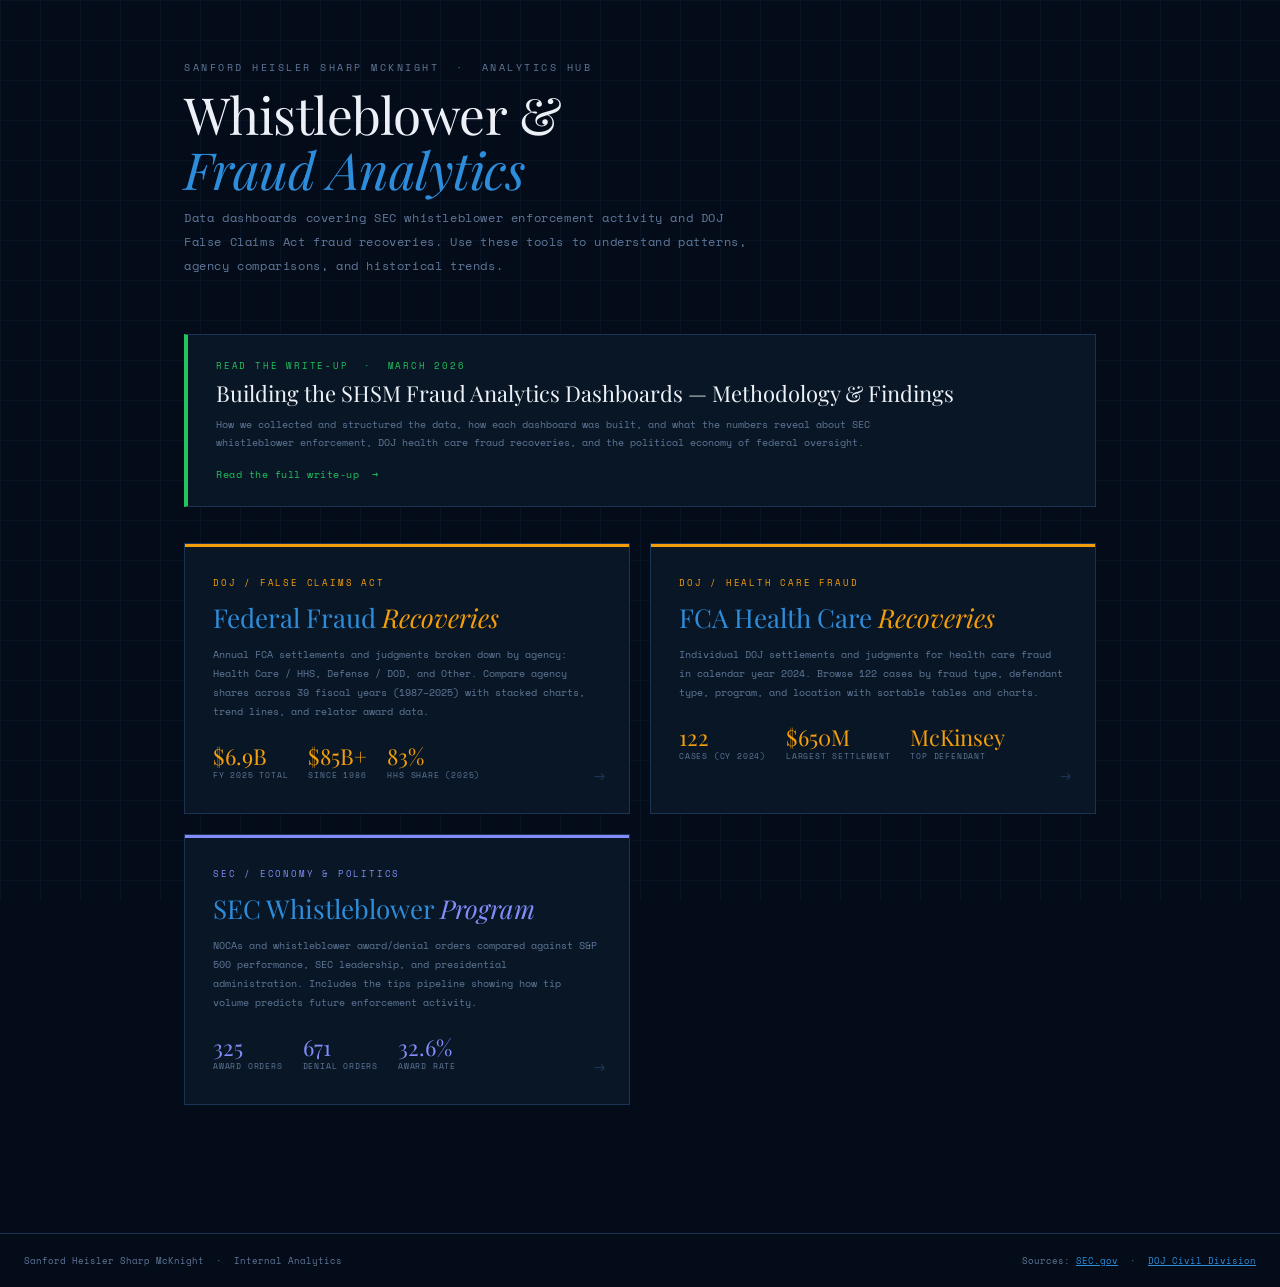
==== index.html @ 453c2d26 "Initial commit — SHSM Fraud Analytics Dashboard Suite Three interactive dashboards covering SEC whis" ====
<!DOCTYPE html>
<html lang="en">
<head>
<meta charset="UTF-8">
<meta name="viewport" content="width=device-width, initial-scale=1.0">
<title>Whistleblower & Fraud Analytics Hub</title>
<link rel="stylesheet" href="css/shared.css">
<style>
  /* ── Index-page overrides & additional tokens ── */
  :root {
    --cyan:   #00d4ff;
    --amber:  #f59e0b;
    --green:  #22c55e;
    --indigo: #818cf8;
  }

  /* Hub layout: centered column with flex */
  body { display: flex; flex-direction: column; }
  .container { max-width: 960px; padding: 60px 24px 80px; flex: 1; }

  footer {
    position: relative; z-index: 1;
    padding: 20px 24px; margin-top: 0;
  }

  /* ── Hero ── */
  .eyebrow {
    font-size: 10px; letter-spacing: 0.25em; text-transform: uppercase;
    color: var(--muted); margin-bottom: 12px;
  }
  .hero-sub {
    color: var(--muted); font-size: 12px; letter-spacing: 0.05em;
    line-height: 2; max-width: 580px; margin-bottom: 56px;
  }

  /* ── Dashboard cards ── */
  .cards { display: grid; grid-template-columns: 1fr 1fr; gap: 20px; margin-bottom: 48px; }
  @media (max-width: 620px) { .cards { grid-template-columns: 1fr; } }

  .card {
    display: block; text-decoration: none;
    background: var(--surface); border: 1px solid var(--border);
    padding: 32px 28px; position: relative; overflow: hidden;
    transition: border-color 0.2s, background 0.2s;
  }
  .card::before {
    content: ''; position: absolute; top: 0; left: 0; right: 0; height: 3px;
  }
  .card.sec::before   { background: var(--cyan); }
  .card.doj::before   { background: var(--amber); }
  .card.macro::before { background: var(--indigo); }

  .card:hover                    { border-color: #2a3d58; background: var(--surface2); }
  .card.sec:hover                { border-color: var(--cyan); }
  .card.doj:hover                { border-color: var(--amber); }
  .card.macro:hover              { border-color: var(--indigo); }

  .card-tag {
    font-size: 9px; letter-spacing: 0.2em; text-transform: uppercase; margin-bottom: 14px;
  }
  .card.sec  .card-tag  { color: var(--cyan); }
  .card.doj  .card-tag  { color: var(--amber); }
  .card.macro .card-tag { color: var(--indigo); }

  .card-title {
    font-family: 'Playfair Display', serif; font-size: 26px;
    font-weight: 400; line-height: 1.15; margin-bottom: 12px;
  }
  .card.sec  .card-title em  { color: var(--cyan); }
  .card.doj  .card-title em  { color: var(--amber); }
  .card.macro .card-title em { color: var(--indigo); }

  .card-desc { font-size: 10px; color: var(--muted); line-height: 1.9; margin-bottom: 24px; }

  .card-stats { display: flex; gap: 20px; flex-wrap: wrap; }
  .cs-value {
    font-family: 'Playfair Display', serif; font-size: 22px; line-height: 1; margin-bottom: 2px;
  }
  .card.sec  .cs-value  { color: var(--cyan); }
  .card.doj  .cs-value  { color: var(--amber); }
  .card.macro .cs-value { color: var(--indigo); }
  .cs-label { font-size: 8px; letter-spacing: 0.1em; text-transform: uppercase; color: var(--muted); }

  .card-arrow {
    position: absolute; bottom: 24px; right: 24px; font-size: 18px;
    color: var(--border); transition: color 0.2s, transform 0.2s;
  }
  .card:hover .card-arrow { color: var(--muted); transform: translateX(4px); }

  /* ── Blog banner ── */
  .blog-banner {
    display: flex; flex-direction: column; gap: 6px;
    text-decoration: none;
    background: var(--surface); border: 1px solid var(--border);
    border-left: 4px solid var(--green);
    padding: 24px 28px; margin-bottom: 36px;
    position: relative; overflow: hidden;
    transition: border-color 0.2s, background 0.2s;
  }
  .blog-banner:hover { background: var(--surface2); border-color: var(--green); }
  .blog-banner-label {
    font-size: 9px; letter-spacing: 0.2em; text-transform: uppercase;
    color: var(--green); margin-bottom: 2px;
  }
  .blog-banner-title {
    font-family: 'Playfair Display', serif; font-size: 22px;
    font-weight: 400; color: var(--text); line-height: 1.2;
  }
  .blog-banner-desc {
    font-size: 10px; color: var(--muted); line-height: 1.85;
    max-width: 680px; margin-top: 4px;
  }
  .blog-banner-cta {
    font-size: 10px; color: var(--green); margin-top: 8px;
    letter-spacing: 0.05em;
  }
  @media (max-width: 620px) {
    .blog-banner { padding: 20px 18px; }
    .blog-banner-title { font-size: 19px; }
  }

  /* ── Launch instructions panel ── */
  .launch-panel {
    background: var(--surface); border: 1px solid var(--border);
    border-left: 3px solid var(--green); padding: 24px 28px; margin-bottom: 48px;
  }
  .launch-title {
    font-size: 10px; letter-spacing: 0.15em; text-transform: uppercase;
    color: var(--green); margin-bottom: 14px;
  }
  .launch-steps { display: grid; grid-template-columns: 1fr 1fr; gap: 16px; }
  @media (max-width: 560px) { .launch-steps { grid-template-columns: 1fr; } }
  .step { display: flex; gap: 12px; align-items: flex-start; }
  .step-num {
    flex-shrink: 0; width: 22px; height: 22px; border: 1px solid var(--border);
    border-radius: 50%; display: flex; align-items: center; justify-content: center;
    font-size: 9px; color: var(--green); margin-top: 2px;
  }
  .step-text { font-size: 10px; color: var(--muted); line-height: 1.7; }
  .step-text code {
    background: var(--surface2); border: 1px solid var(--border);
    padding: 1px 5px; font-size: 9px; color: var(--cyan);
  }
  .step-text strong { color: var(--text); }
</style>
</head>
<body>
<div class="container">

  <p class="eyebrow">Sanford Heisler Sharp McKnight &nbsp;·&nbsp; Analytics Hub</p>
  <h1>Whistleblower &amp;<br><em>Fraud Analytics</em></h1>
  <p class="hero-sub">
    Data dashboards covering SEC whistleblower enforcement activity and DOJ False Claims Act fraud recoveries.
    Use these tools to understand patterns, agency comparisons, and historical trends.
  </p>

  <a class="blog-banner" href="blog_dashboard_overview.html">
    <div class="blog-banner-label">Read the write-up &nbsp;·&nbsp; March 2026</div>
    <div class="blog-banner-title">Building the SHSM Fraud Analytics Dashboards — Methodology &amp; Findings</div>
    <p class="blog-banner-desc">How we collected and structured the data, how each dashboard was built, and what the numbers reveal about SEC whistleblower enforcement, DOJ health care fraud recoveries, and the political economy of federal oversight.</p>
    <div class="blog-banner-cta">Read the full write-up &nbsp;&#8594;</div>
  </a>

  <div class="cards">

    <!-- DOJ FCA Card -->
    <a class="card doj" href="doj_fraud_dashboard.html">
      <div class="card-tag">DOJ / False Claims Act</div>
      <div class="card-title">Federal Fraud <em>Recoveries</em></div>
      <p class="card-desc">
        Annual FCA settlements and judgments broken down by agency: Health Care / HHS,
        Defense / DOD, and Other. Compare agency shares across 39 fiscal years (1987–2025)
        with stacked charts, trend lines, and relator award data.
      </p>
      <div class="card-stats">
        <div class="card-stat">
          <div class="cs-value">$6.9B</div>
          <div class="cs-label">FY 2025 Total</div>
        </div>
        <div class="card-stat">
          <div class="cs-value">$85B+</div>
          <div class="cs-label">Since 1986</div>
        </div>
        <div class="card-stat">
          <div class="cs-value">83%</div>
          <div class="cs-label">HHS Share (2025)</div>
        </div>
      </div>
      <div class="card-arrow">&#8594;</div>
    </a>


    <!-- DOJ HC CY2024 Card -->
    <a class="card doj" href="DOJ_Health_Care_Fraud_Recoveries_2024.html">
      <div class="card-tag">DOJ / Health Care Fraud</div>
      <div class="card-title">FCA Health Care <em>Recoveries</em></div>
      <p class="card-desc">
        Individual DOJ settlements and judgments for health care fraud in calendar year 2024.
        Browse 122 cases by fraud type, defendant type, program, and location with sortable tables and charts.
      </p>
      <div class="card-stats">
        <div class="card-stat">
          <div class="cs-value">122</div>
          <div class="cs-label">Cases (CY 2024)</div>
        </div>
        <div class="card-stat">
          <div class="cs-value">$650M</div>
          <div class="cs-label">Largest Settlement</div>
        </div>
        <div class="card-stat">
          <div class="cs-value">McKinsey</div>
          <div class="cs-label">Top Defendant</div>
        </div>
      </div>
      <div class="card-arrow">&#8594;</div>
    </a>

    <!-- SEC Macro Card -->
    <a class="card macro" href="sec_macro_dashboard.html">
      <div class="card-tag">SEC / Economy &amp; Politics</div>
      <div class="card-title">SEC Whistleblower <em>Program</em></div>
      <p class="card-desc">
        NOCAs and whistleblower award/denial orders compared against S&amp;P 500 performance,
        SEC leadership, and presidential administration. Includes the tips pipeline
        showing how tip volume predicts future enforcement activity.
      </p>
      <div class="card-stats">
        <div class="card-stat">
          <div class="cs-value">325</div>
          <div class="cs-label">Award Orders</div>
        </div>
        <div class="card-stat">
          <div class="cs-value">671</div>
          <div class="cs-label">Denial Orders</div>
        </div>
        <div class="card-stat">
          <div class="cs-value">32.6%</div>
          <div class="cs-label">Award Rate</div>
        </div>
      </div>
      <div class="card-arrow">&#8594;</div>
    </a>

  </div>


</div><!-- /container -->

<footer>
  <span>Sanford Heisler Sharp McKnight &nbsp;·&nbsp; Internal Analytics</span>
  <span>Sources: <a href="https://www.sec.gov/enforcement-litigation/whistleblower-program/whistleblower-program-notices-covered-action" target="_blank">SEC.gov</a> &nbsp;·&nbsp; <a href="https://www.justice.gov/civil/false-claims-act" target="_blank">DOJ Civil Division</a></span>
</footer>
</body>
</html>
---- css/shared.css ----
/*
 * shared.css — SHSM Analytics Hub
 * Dark-theme design system shared by all dashboard pages.
 *
 * Brand relationship: visual language echoes sanfordheisler.com —
 *   • Playfair Display (their heading font) replaces DM Serif Display
 *   • Navy palette (#003062 family) anchors backgrounds and borders
 *   • Warm gold (--warm) echoes their peach accent (#FFBC7D), muted for dark bg
 *   • Space Mono retained for all data / label / numeric elements (dashboard identity)
 *
 * Per-page accent overrides go in an inline <style> block in each HTML file.
 */

@import url('https://fonts.googleapis.com/css2?family=Space+Mono:wght@400;700&family=Playfair+Display:ital,wght@0,400;0,600;1,400&display=swap');

/* ── Design tokens ──────────────────────────────────────────────────────── */
:root {
  /* Backgrounds — navy-anchored darks */
  --bg:         #040c1a;   /* deep navy, roots in SH #003062 */
  --surface:    #081625;   /* navy panel */
  --surface2:   #0d1f35;   /* navy hover / alternate surface */
  --border:     #1c3454;   /* navy border */

  /* Accent — SH blue family, bright enough to read on dark */
  --accent:     #2e8dda;   /* bridges SH #006DD6 with data-dashboard readability */

  /* Warm secondary — muted echo of SH's peach #FFBC7D */
  --warm:       #c8874a;

  /* Text */
  --text:       #edf1f7;   /* cool off-white */
  --muted:      #607898;   /* blue-tinted secondary labels */

  /* Chart grid */
  --grid-line:  #0d1f35;
}

/* ── Reset ──────────────────────────────────────────────────────────────── */
*, *::before, *::after { box-sizing: border-box; margin: 0; padding: 0; }

/* ── Base ───────────────────────────────────────────────────────────────── */
body {
  background: var(--bg);
  color: var(--text);
  font-family: 'Space Mono', monospace;
  min-height: 100vh;
}

/* Subtle grid background */
body::before {
  content: '';
  position: fixed;
  inset: 0;
  background-image:
    linear-gradient(var(--grid-line) 1px, transparent 1px),
    linear-gradient(90deg, var(--grid-line) 1px, transparent 1px);
  background-size: 40px 40px;
  opacity: 0.45;
  pointer-events: none;
  z-index: 0;
}

/* ── Page layout ────────────────────────────────────────────────────────── */
.container {
  position: relative;
  z-index: 1;
  max-width: 1280px;
  margin: 0 auto;
  padding: 40px 24px;
}

/* ── Navigation ─────────────────────────────────────────────────────────── */
.back-link {
  display: inline-block;
  font-size: 10px;
  letter-spacing: 0.15em;
  text-transform: uppercase;
  color: var(--muted);
  text-decoration: none;
  border: 1px solid var(--border);
  padding: 6px 12px;
  margin-bottom: 20px;
  transition: all 0.15s;
}
.back-link:hover { border-color: var(--accent); color: var(--accent); }

/* ── Tag chips ──────────────────────────────────────────────────────────── */
.tag {
  display: inline-block;
  font-size: 10px;
  letter-spacing: 0.2em;
  text-transform: uppercase;
  color: var(--accent);
  border: 1px solid var(--accent);
  padding: 4px 10px;
  margin-bottom: 16px;
}

/* ── Typography ─────────────────────────────────────────────────────────── */
h1 {
  font-family: 'Playfair Display', serif;
  font-size: clamp(28px, 4vw, 52px);
  font-weight: 400;
  line-height: 1.08;
  letter-spacing: -0.01em;
  margin-bottom: 8px;
}
h1 em { font-style: italic; color: var(--accent); }

h2 {
  font-family: 'Playfair Display', serif;
  font-weight: 400;
}

.subtitle {
  color: var(--muted);
  font-size: 11px;
  letter-spacing: 0.05em;
  line-height: 1.8;
  max-width: 780px;
}

/* ── Controls bar ───────────────────────────────────────────────────────── */
.controls,
.controls-row,
.date-range-row {
  display: flex;
  flex-wrap: wrap;
  gap: 10px;
  align-items: center;
  margin-bottom: 20px;
}

.date-label {
  font-size: 10px;
  color: var(--muted);
  letter-spacing: 0.08em;
  text-transform: uppercase;
}

select,
input[type="month"],
input[type="number"],
input[type="text"] {
  font-family: 'Space Mono', monospace;
  font-size: 11px;
  padding: 8px 12px;
  background: var(--surface);
  color: var(--text);
  border: 1px solid var(--border);
  cursor: pointer;
  outline: none;
}
select:focus,
input[type="month"]:focus,
input[type="number"]:focus,
input[type="text"]:focus { border-color: var(--accent); }

input[type="month"]::-webkit-calendar-picker-indicator {
  filter: invert(0.6);
  cursor: pointer;
}

/* ── Buttons ────────────────────────────────────────────────────────────── */
.btn {
  font-family: 'Space Mono', monospace;
  font-size: 10px;
  letter-spacing: 0.08em;
  text-transform: uppercase;
  padding: 8px 14px;
  border: 1px solid var(--border);
  background: var(--surface);
  color: var(--muted);
  cursor: pointer;
  transition: all 0.15s;
}
.btn:hover  { border-color: var(--accent); color: var(--accent); }
.btn.active {
  border-color: var(--accent);
  color: var(--accent);
  background: rgba(46, 141, 218, 0.10);
}

/* ── KPI / Stat cards ───────────────────────────────────────────────────── */
.stats {
  display: grid;
  grid-template-columns: repeat(auto-fit, minmax(160px, 1fr));
  gap: 12px;
  margin-bottom: 28px;
}

.stat-card {
  background: var(--surface);
  border: 1px solid var(--border);
  padding: 20px;
  position: relative;
  overflow: hidden;
}
.stat-card::after {
  content: '';
  position: absolute;
  bottom: 0; left: 0; right: 0;
  height: 2px;
  background: var(--accent);
}

.stat-label {
  font-size: 9px;
  letter-spacing: 0.15em;
  text-transform: uppercase;
  color: var(--muted);
  margin-bottom: 8px;
}

.stat-value {
  font-family: 'Playfair Display', serif;
  font-size: 32px;
  line-height: 1;
  margin-bottom: 4px;
  color: var(--accent);
}

.stat-sub { font-size: 9px; color: var(--muted); }

/* ── Chart panels ───────────────────────────────────────────────────────── */
.chart-panel {
  background: var(--surface);
  border: 1px solid var(--border);
  padding: 24px;
  margin-bottom: 20px;
}

.chart-title {
  font-size: 10px;
  letter-spacing: 0.15em;
  text-transform: uppercase;
  color: var(--muted);
  margin-bottom: 20px;
  display: flex;
  justify-content: space-between;
  align-items: center;
  flex-wrap: wrap;
  gap: 8px;
}

.chart-wrapper        { position: relative; height: 340px; }
.chart-wrapper.short  { height: 240px; }
.chart-wrapper.tall   { height: 420px; }

/* ── Two-column grid ────────────────────────────────────────────────────── */
.two-col {
  display: grid;
  grid-template-columns: 1fr 1fr;
  gap: 20px;
  margin-bottom: 20px;
}
@media (max-width: 720px) { .two-col { grid-template-columns: 1fr; } }

/* ── Note / disclaimer boxes ────────────────────────────────────────────── */
.note {
  background: var(--surface2);
  border: 1px solid var(--border);
  border-left: 3px solid var(--accent);
  padding: 12px 16px;
  font-size: 10px;
  color: var(--muted);
  line-height: 1.8;
  margin-bottom: 20px;
}
.note strong { color: var(--text); }

/* ── Legend chips ───────────────────────────────────────────────────────── */
.legend-row { display: flex; flex-wrap: wrap; gap: 14px; margin-bottom: 16px; }
.chip {
  display: flex;
  align-items: center;
  gap: 6px;
  font-size: 9px;
  letter-spacing: 0.08em;
  text-transform: uppercase;
  color: var(--muted);
}
.chip-dot { width: 10px; height: 10px; border-radius: 2px; flex-shrink: 0; }

/* ── Data tables ────────────────────────────────────────────────────────── */
.table-panel {
  background: var(--surface);
  border: 1px solid var(--border);
  margin-bottom: 20px;
  overflow-x: auto;
}
.table-header {
  font-size: 10px;
  letter-spacing: 0.15em;
  text-transform: uppercase;
  color: var(--muted);
  padding: 16px 24px;
  border-bottom: 1px solid var(--border);
  display: flex;
  justify-content: space-between;
  align-items: center;
  flex-wrap: wrap;
  gap: 8px;
}
.data-table { width: 100%; border-collapse: collapse; font-size: 11px; }
.data-table th {
  text-align: left;
  padding: 10px 16px;
  color: var(--muted);
  font-size: 9px;
  letter-spacing: 0.1em;
  text-transform: uppercase;
  font-weight: 400;
  border-bottom: 1px solid var(--border);
  background: var(--surface2);
  white-space: nowrap;
}
.data-table td {
  padding: 9px 16px;
  border-bottom: 1px solid var(--border);
}
.data-table tr:last-child td { border-bottom: none; }
.data-table tr:hover td { background: var(--surface2); }

/* ── Footer ─────────────────────────────────────────────────────────────── */
footer {
  margin-top: 48px;
  padding-top: 24px;
  border-top: 1px solid var(--border);
  font-size: 9px;
  color: var(--muted);
  display: flex;
  justify-content: space-between;
  flex-wrap: wrap;
  gap: 8px;
}

a { color: var(--accent); }
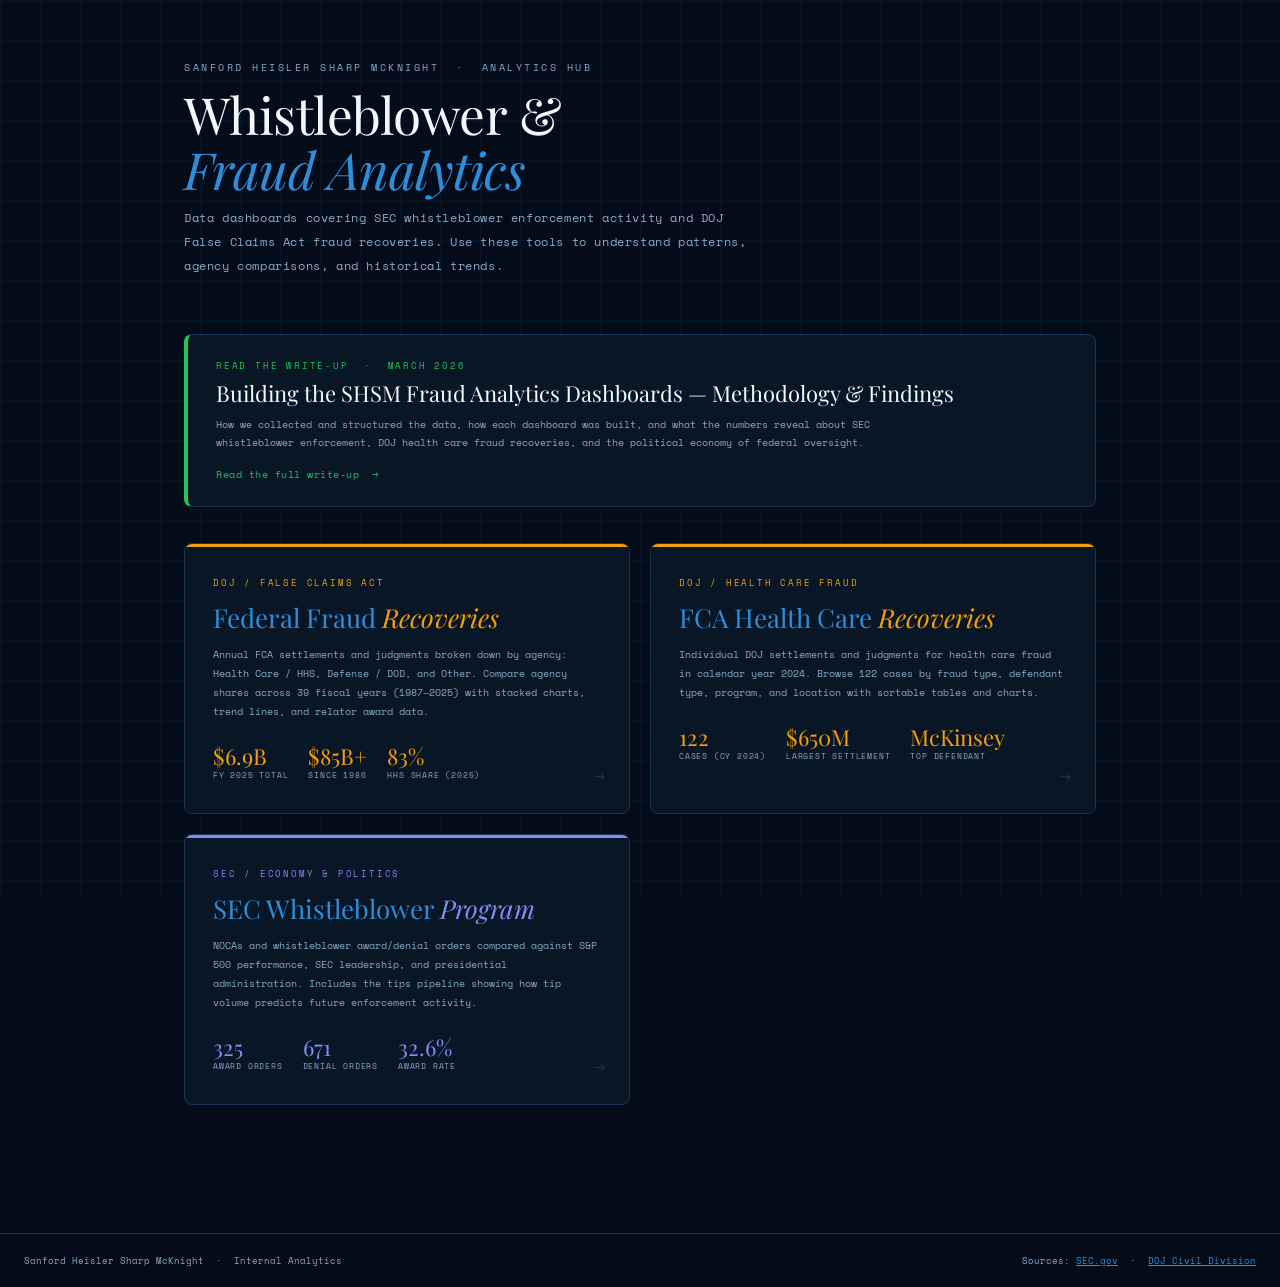
==== commit 19bf97b6: "UI polish: border radius, whiter text, tinted notes, blog dark theme - Blog page now uses site's dar" ====
--- a/index.html
+++ b/index.html
@@ -40,6 +40,7 @@
   .card {
     display: block; text-decoration: none;
     background: var(--surface); border: 1px solid var(--border);
+    border-radius: 8px;
     padding: 32px 28px; position: relative; overflow: hidden;
     transition: border-color 0.2s, background 0.2s;
   }
@@ -93,6 +94,7 @@
     text-decoration: none;
     background: var(--surface); border: 1px solid var(--border);
     border-left: 4px solid var(--green);
+    border-radius: 8px;
     padding: 24px 28px; margin-bottom: 36px;
     position: relative; overflow: hidden;
     transition: border-color 0.2s, background 0.2s;
@@ -122,7 +124,9 @@
   /* ── Launch instructions panel ── */
   .launch-panel {
     background: var(--surface); border: 1px solid var(--border);
-    border-left: 3px solid var(--green); padding: 24px 28px; margin-bottom: 48px;
+    border-left: 3px solid var(--green);
+    border-radius: 8px;
+    padding: 24px 28px; margin-bottom: 48px;
   }
   .launch-title {
     font-size: 10px; letter-spacing: 0.15em; text-transform: uppercase;
--- a/css/shared.css
+++ b/css/shared.css
@@ -28,8 +28,8 @@
   --warm:       #c8874a;
 
   /* Text */
-  --text:       #edf1f7;   /* cool off-white */
-  --muted:      #607898;   /* blue-tinted secondary labels */
+  --text:       #f3f7fd;   /* cool white */
+  --muted:      #8aaac6;   /* blue-tinted secondary labels, readable */
 
   /* Chart grid */
   --grid-line:  #0d1f35;
@@ -78,6 +78,7 @@
   color: var(--muted);
   text-decoration: none;
   border: 1px solid var(--border);
+  border-radius: 4px;
   padding: 6px 12px;
   margin-bottom: 20px;
   transition: all 0.15s;
@@ -92,6 +93,7 @@
   text-transform: uppercase;
   color: var(--accent);
   border: 1px solid var(--accent);
+  border-radius: 4px;
   padding: 4px 10px;
   margin-bottom: 16px;
 }
@@ -114,8 +116,8 @@
 
 .subtitle {
   color: var(--muted);
-  font-size: 11px;
-  letter-spacing: 0.05em;
+  font-size: 12px;
+  letter-spacing: 0.04em;
   line-height: 1.8;
   max-width: 780px;
 }
@@ -148,6 +150,7 @@
   background: var(--surface);
   color: var(--text);
   border: 1px solid var(--border);
+  border-radius: 4px;
   cursor: pointer;
   outline: none;
 }
@@ -169,6 +172,7 @@
   text-transform: uppercase;
   padding: 8px 14px;
   border: 1px solid var(--border);
+  border-radius: 4px;
   background: var(--surface);
   color: var(--muted);
   cursor: pointer;
@@ -192,6 +196,7 @@
 .stat-card {
   background: var(--surface);
   border: 1px solid var(--border);
+  border-radius: 6px;
   padding: 20px;
   position: relative;
   overflow: hidden;
@@ -226,6 +231,7 @@
 .chart-panel {
   background: var(--surface);
   border: 1px solid var(--border);
+  border-radius: 6px;
   padding: 24px;
   margin-bottom: 20px;
 }
@@ -258,11 +264,12 @@
 
 /* ── Note / disclaimer boxes ────────────────────────────────────────────── */
 .note {
-  background: var(--surface2);
-  border: 1px solid var(--border);
-  border-left: 3px solid var(--accent);
-  padding: 12px 16px;
-  font-size: 10px;
+  background: color-mix(in srgb, var(--accent) 10%, var(--surface));
+  border: 1px solid color-mix(in srgb, var(--accent) 28%, var(--border));
+  border-left: 4px solid var(--accent);
+  border-radius: 6px;
+  padding: 14px 18px;
+  font-size: 11px;
   color: var(--muted);
   line-height: 1.8;
   margin-bottom: 20px;
@@ -286,6 +293,7 @@
 .table-panel {
   background: var(--surface);
   border: 1px solid var(--border);
+  border-radius: 6px;
   margin-bottom: 20px;
   overflow-x: auto;
 }
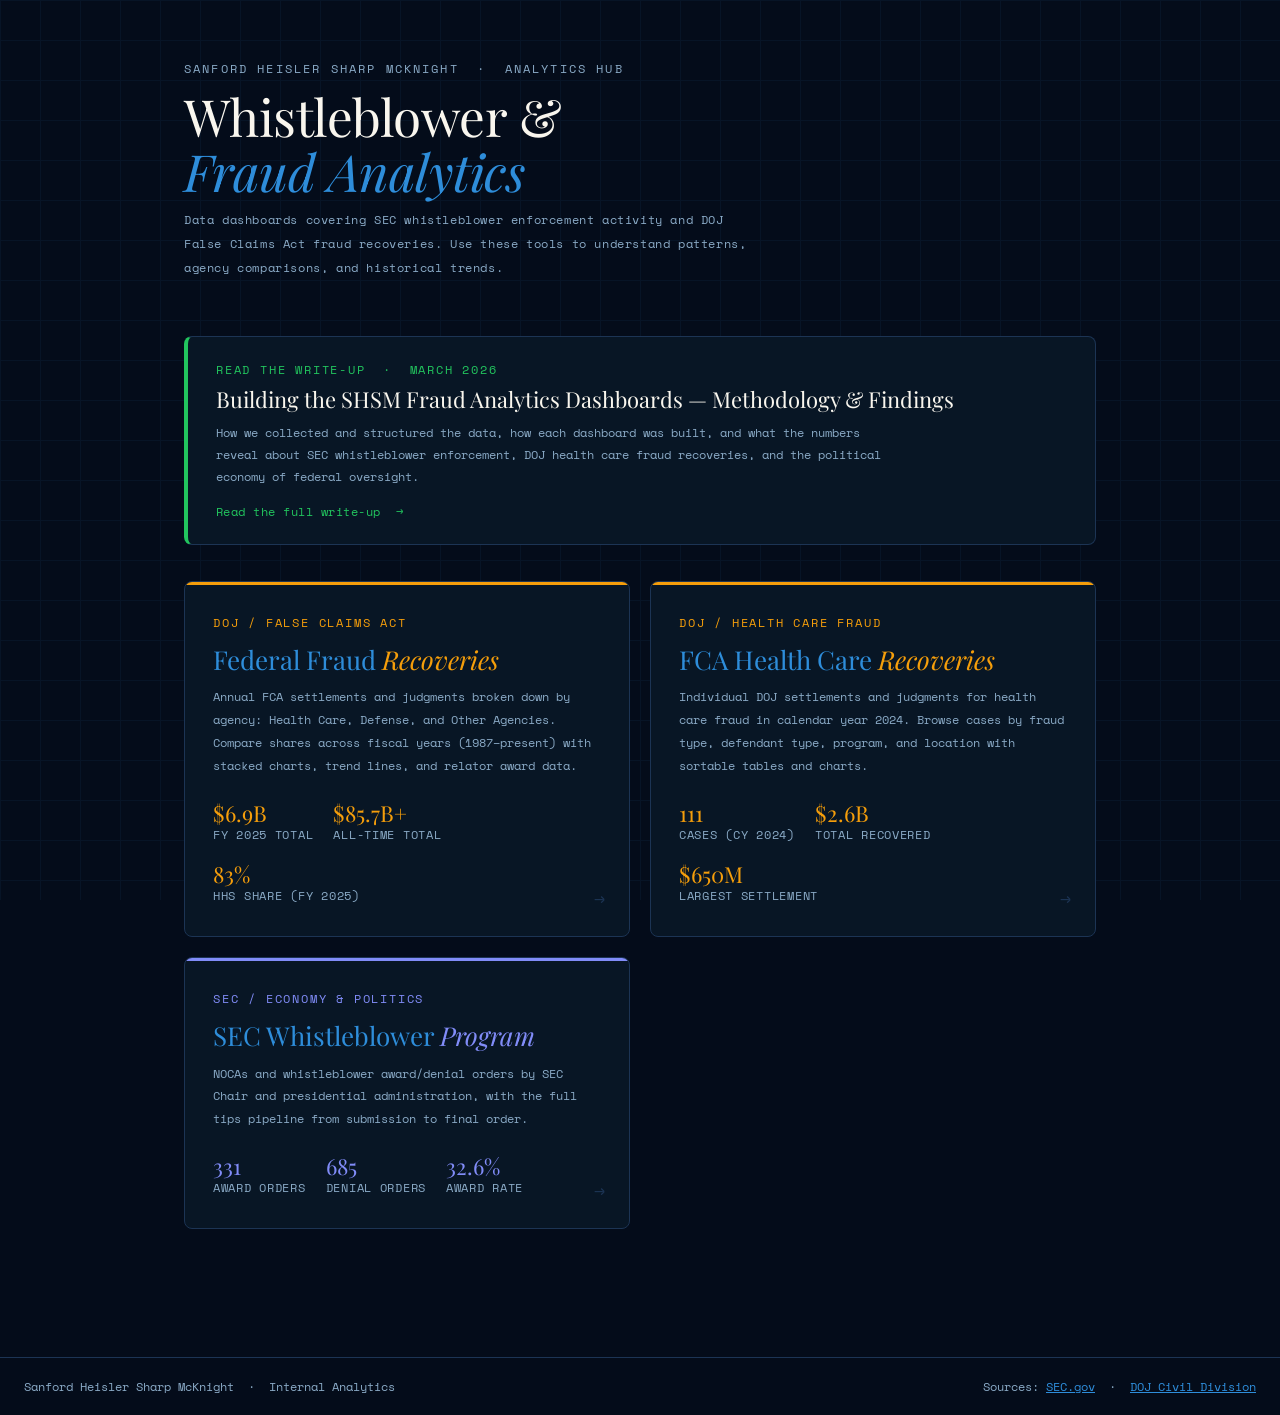
==== commit db7e51ec: "Readability pass + live stats on index tiles - All text below 12px bumped to 12px across shared.css " ====
--- a/index.html
+++ b/index.html
@@ -25,7 +25,7 @@
 
   /* ── Hero ── */
   .eyebrow {
-    font-size: 10px; letter-spacing: 0.25em; text-transform: uppercase;
+    font-size: 12px; letter-spacing: 0.18em; text-transform: uppercase;
     color: var(--muted); margin-bottom: 12px;
   }
   .hero-sub {
@@ -57,7 +57,7 @@
   .card.macro:hover              { border-color: var(--indigo); }
 
   .card-tag {
-    font-size: 9px; letter-spacing: 0.2em; text-transform: uppercase; margin-bottom: 14px;
+    font-size: 12px; letter-spacing: 0.15em; text-transform: uppercase; margin-bottom: 14px;
   }
   .card.sec  .card-tag  { color: var(--cyan); }
   .card.doj  .card-tag  { color: var(--amber); }
@@ -71,7 +71,7 @@
   .card.doj  .card-title em  { color: var(--amber); }
   .card.macro .card-title em { color: var(--indigo); }
 
-  .card-desc { font-size: 10px; color: var(--muted); line-height: 1.9; margin-bottom: 24px; }
+  .card-desc { font-size: 12px; color: var(--muted); line-height: 1.9; margin-bottom: 24px; }
 
   .card-stats { display: flex; gap: 20px; flex-wrap: wrap; }
   .cs-value {
@@ -80,7 +80,7 @@
   .card.sec  .cs-value  { color: var(--cyan); }
   .card.doj  .cs-value  { color: var(--amber); }
   .card.macro .cs-value { color: var(--indigo); }
-  .cs-label { font-size: 8px; letter-spacing: 0.1em; text-transform: uppercase; color: var(--muted); }
+  .cs-label { font-size: 12px; letter-spacing: 0.06em; text-transform: uppercase; color: var(--muted); }
 
   .card-arrow {
     position: absolute; bottom: 24px; right: 24px; font-size: 18px;
@@ -101,7 +101,7 @@
   }
   .blog-banner:hover { background: var(--surface2); border-color: var(--green); }
   .blog-banner-label {
-    font-size: 9px; letter-spacing: 0.2em; text-transform: uppercase;
+    font-size: 12px; letter-spacing: 0.15em; text-transform: uppercase;
     color: var(--green); margin-bottom: 2px;
   }
   .blog-banner-title {
@@ -109,12 +109,12 @@
     font-weight: 400; color: var(--text); line-height: 1.2;
   }
   .blog-banner-desc {
-    font-size: 10px; color: var(--muted); line-height: 1.85;
+    font-size: 12px; color: var(--muted); line-height: 1.85;
     max-width: 680px; margin-top: 4px;
   }
   .blog-banner-cta {
-    font-size: 10px; color: var(--green); margin-top: 8px;
-    letter-spacing: 0.05em;
+    font-size: 12px; color: var(--green); margin-top: 8px;
+    letter-spacing: 0.04em;
   }
   @media (max-width: 620px) {
     .blog-banner { padding: 20px 18px; }
@@ -129,7 +129,7 @@
     padding: 24px 28px; margin-bottom: 48px;
   }
   .launch-title {
-    font-size: 10px; letter-spacing: 0.15em; text-transform: uppercase;
+    font-size: 12px; letter-spacing: 0.1em; text-transform: uppercase;
     color: var(--green); margin-bottom: 14px;
   }
   .launch-steps { display: grid; grid-template-columns: 1fr 1fr; gap: 16px; }
@@ -138,12 +138,12 @@
   .step-num {
     flex-shrink: 0; width: 22px; height: 22px; border: 1px solid var(--border);
     border-radius: 50%; display: flex; align-items: center; justify-content: center;
-    font-size: 9px; color: var(--green); margin-top: 2px;
-  }
-  .step-text { font-size: 10px; color: var(--muted); line-height: 1.7; }
+    font-size: 12px; color: var(--green); margin-top: 2px;
+  }
+  .step-text { font-size: 12px; color: var(--muted); line-height: 1.7; }
   .step-text code {
     background: var(--surface2); border: 1px solid var(--border);
-    padding: 1px 5px; font-size: 9px; color: var(--cyan);
+    padding: 1px 5px; font-size: 12px; color: var(--cyan);
   }
   .step-text strong { color: var(--text); }
 </style>
@@ -172,27 +172,26 @@
       <div class="card-tag">DOJ / False Claims Act</div>
       <div class="card-title">Federal Fraud <em>Recoveries</em></div>
       <p class="card-desc">
-        Annual FCA settlements and judgments broken down by agency: Health Care / HHS,
-        Defense / DOD, and Other. Compare agency shares across 39 fiscal years (1987–2025)
+        Annual FCA settlements and judgments broken down by agency: Health Care, Defense,
+        and Other Agencies. Compare shares across fiscal years (1987–present)
         with stacked charts, trend lines, and relator award data.
       </p>
       <div class="card-stats">
         <div class="card-stat">
-          <div class="cs-value">$6.9B</div>
-          <div class="cs-label">FY 2025 Total</div>
-        </div>
-        <div class="card-stat">
-          <div class="cs-value">$85B+</div>
-          <div class="cs-label">Since 1986</div>
-        </div>
-        <div class="card-stat">
-          <div class="cs-value">83%</div>
-          <div class="cs-label">HHS Share (2025)</div>
+          <div class="cs-value" id="stat-fca-latest">—</div>
+          <div class="cs-label" id="stat-fca-latest-label">Latest FY Total</div>
+        </div>
+        <div class="card-stat">
+          <div class="cs-value" id="stat-fca-total">—</div>
+          <div class="cs-label">All-Time Total</div>
+        </div>
+        <div class="card-stat">
+          <div class="cs-value" id="stat-fca-hhs">—</div>
+          <div class="cs-label" id="stat-fca-hhs-label">HHS Share</div>
         </div>
       </div>
       <div class="card-arrow">&#8594;</div>
     </a>
-
 
     <!-- DOJ HC CY2024 Card -->
     <a class="card doj" href="DOJ_Health_Care_Fraud_Recoveries_2024.html">
@@ -200,20 +199,20 @@
       <div class="card-title">FCA Health Care <em>Recoveries</em></div>
       <p class="card-desc">
         Individual DOJ settlements and judgments for health care fraud in calendar year 2024.
-        Browse 122 cases by fraud type, defendant type, program, and location with sortable tables and charts.
+        Browse cases by fraud type, defendant type, program, and location with sortable tables and charts.
       </p>
       <div class="card-stats">
         <div class="card-stat">
-          <div class="cs-value">122</div>
+          <div class="cs-value" id="stat-hc-cases">—</div>
           <div class="cs-label">Cases (CY 2024)</div>
         </div>
         <div class="card-stat">
-          <div class="cs-value">$650M</div>
+          <div class="cs-value" id="stat-hc-total">—</div>
+          <div class="cs-label">Total Recovered</div>
+        </div>
+        <div class="card-stat">
+          <div class="cs-value" id="stat-hc-largest">—</div>
           <div class="cs-label">Largest Settlement</div>
-        </div>
-        <div class="card-stat">
-          <div class="cs-value">McKinsey</div>
-          <div class="cs-label">Top Defendant</div>
         </div>
       </div>
       <div class="card-arrow">&#8594;</div>
@@ -224,21 +223,20 @@
       <div class="card-tag">SEC / Economy &amp; Politics</div>
       <div class="card-title">SEC Whistleblower <em>Program</em></div>
       <p class="card-desc">
-        NOCAs and whistleblower award/denial orders compared against S&amp;P 500 performance,
-        SEC leadership, and presidential administration. Includes the tips pipeline
-        showing how tip volume predicts future enforcement activity.
+        NOCAs and whistleblower award/denial orders by SEC Chair and presidential
+        administration, with the full tips pipeline from submission to final order.
       </p>
       <div class="card-stats">
         <div class="card-stat">
-          <div class="cs-value">325</div>
+          <div class="cs-value" id="stat-sec-awards">—</div>
           <div class="cs-label">Award Orders</div>
         </div>
         <div class="card-stat">
-          <div class="cs-value">671</div>
+          <div class="cs-value" id="stat-sec-denials">—</div>
           <div class="cs-label">Denial Orders</div>
         </div>
         <div class="card-stat">
-          <div class="cs-value">32.6%</div>
+          <div class="cs-value" id="stat-sec-rate">—</div>
           <div class="cs-label">Award Rate</div>
         </div>
       </div>
@@ -249,6 +247,45 @@
 
 
 </div><!-- /container -->
+
+<script>
+function fmt$(n) {
+  if (n >= 1e9) return '$' + (n / 1e9).toFixed(1) + 'B';
+  if (n >= 1e6) return '$' + Math.round(n / 1e6) + 'M';
+  return '$' + n.toLocaleString();
+}
+
+Promise.all([
+  fetch('data/doj_fca.json').then(r => r.json()),
+  fetch('data/doj_hc_cy2024.json').then(r => r.json()),
+  fetch('data/sec_final_orders.json').then(r => r.json())
+]).then(([fca, hc, sec]) => {
+  // DOJ FCA
+  const records = fca.records;
+  const last = records[records.length - 1];
+  const allTime = records.reduce((s, r) => s + r.t, 0);
+  const hhsPct = last.hhs ? Math.round(last.hhs / last.t * 100) : null;
+  document.getElementById('stat-fca-latest').textContent = fmt$(last.t);
+  document.getElementById('stat-fca-latest-label').textContent = 'FY ' + last.y + ' Total';
+  document.getElementById('stat-fca-total').textContent = fmt$(allTime) + '+';
+  document.getElementById('stat-fca-hhs').textContent = hhsPct ? hhsPct + '%' : '—';
+  document.getElementById('stat-fca-hhs-label').textContent = 'HHS Share (FY ' + last.y + ')';
+
+  // DOJ HC CY2024
+  const s = hc.summary;
+  document.getElementById('stat-hc-cases').textContent = s.totalCases;
+  document.getElementById('stat-hc-total').textContent = fmt$(s.totalRecovered);
+  document.getElementById('stat-hc-largest').textContent = fmt$(s.largestSettlement);
+
+  // SEC final orders
+  const awards  = Object.values(sec.awardsMonthly).reduce((a, b) => a + b, 0);
+  const denials = Object.values(sec.denialsMonthly).reduce((a, b) => a + b, 0);
+  const rate    = (awards / (awards + denials) * 100).toFixed(1);
+  document.getElementById('stat-sec-awards').textContent  = awards;
+  document.getElementById('stat-sec-denials').textContent = denials;
+  document.getElementById('stat-sec-rate').textContent    = rate + '%';
+});
+</script>
 
 <footer>
   <span>Sanford Heisler Sharp McKnight &nbsp;·&nbsp; Internal Analytics</span>
--- a/css/shared.css
+++ b/css/shared.css
@@ -28,7 +28,7 @@
   --warm:       #c8874a;
 
   /* Text */
-  --text:       #f3f7fd;   /* cool white */
+  --text:       #F9F6EE;   /* warm white */
   --muted:      #8aaac6;   /* blue-tinted secondary labels, readable */
 
   /* Chart grid */
@@ -72,8 +72,8 @@
 /* ── Navigation ─────────────────────────────────────────────────────────── */
 .back-link {
   display: inline-block;
-  font-size: 10px;
-  letter-spacing: 0.15em;
+  font-size: 12px;
+  letter-spacing: 0.12em;
   text-transform: uppercase;
   color: var(--muted);
   text-decoration: none;
@@ -88,8 +88,8 @@
 /* ── Tag chips ──────────────────────────────────────────────────────────── */
 .tag {
   display: inline-block;
-  font-size: 10px;
-  letter-spacing: 0.2em;
+  font-size: 12px;
+  letter-spacing: 0.15em;
   text-transform: uppercase;
   color: var(--accent);
   border: 1px solid var(--accent);
@@ -134,9 +134,9 @@
 }
 
 .date-label {
-  font-size: 10px;
-  color: var(--muted);
-  letter-spacing: 0.08em;
+  font-size: 12px;
+  color: var(--muted);
+  letter-spacing: 0.06em;
   text-transform: uppercase;
 }
 
@@ -167,8 +167,8 @@
 /* ── Buttons ────────────────────────────────────────────────────────────── */
 .btn {
   font-family: 'Space Mono', monospace;
-  font-size: 10px;
-  letter-spacing: 0.08em;
+  font-size: 12px;
+  letter-spacing: 0.06em;
   text-transform: uppercase;
   padding: 8px 14px;
   border: 1px solid var(--border);
@@ -210,8 +210,8 @@
 }
 
 .stat-label {
-  font-size: 9px;
-  letter-spacing: 0.15em;
+  font-size: 12px;
+  letter-spacing: 0.08em;
   text-transform: uppercase;
   color: var(--muted);
   margin-bottom: 8px;
@@ -225,7 +225,7 @@
   color: var(--accent);
 }
 
-.stat-sub { font-size: 9px; color: var(--muted); }
+.stat-sub { font-size: 12px; color: var(--muted); }
 
 /* ── Chart panels ───────────────────────────────────────────────────────── */
 .chart-panel {
@@ -237,10 +237,11 @@
 }
 
 .chart-title {
-  font-size: 10px;
-  letter-spacing: 0.15em;
-  text-transform: uppercase;
-  color: var(--muted);
+  font-size: 12px;
+  font-weight: 700;
+  letter-spacing: 0.1em;
+  text-transform: uppercase;
+  color: var(--text);
   margin-bottom: 20px;
   display: flex;
   justify-content: space-between;
@@ -269,7 +270,7 @@
   border-left: 4px solid var(--accent);
   border-radius: 6px;
   padding: 14px 18px;
-  font-size: 11px;
+  font-size: 12px;
   color: var(--muted);
   line-height: 1.8;
   margin-bottom: 20px;
@@ -282,8 +283,8 @@
   display: flex;
   align-items: center;
   gap: 6px;
-  font-size: 9px;
-  letter-spacing: 0.08em;
+  font-size: 12px;
+  letter-spacing: 0.05em;
   text-transform: uppercase;
   color: var(--muted);
 }
@@ -298,8 +299,8 @@
   overflow-x: auto;
 }
 .table-header {
-  font-size: 10px;
-  letter-spacing: 0.15em;
+  font-size: 12px;
+  letter-spacing: 0.1em;
   text-transform: uppercase;
   color: var(--muted);
   padding: 16px 24px;
@@ -310,13 +311,13 @@
   flex-wrap: wrap;
   gap: 8px;
 }
-.data-table { width: 100%; border-collapse: collapse; font-size: 11px; }
+.data-table { width: 100%; border-collapse: collapse; font-size: 12px; }
 .data-table th {
   text-align: left;
   padding: 10px 16px;
   color: var(--muted);
-  font-size: 9px;
-  letter-spacing: 0.1em;
+  font-size: 12px;
+  letter-spacing: 0.07em;
   text-transform: uppercase;
   font-weight: 400;
   border-bottom: 1px solid var(--border);
@@ -335,7 +336,7 @@
   margin-top: 48px;
   padding-top: 24px;
   border-top: 1px solid var(--border);
-  font-size: 9px;
+  font-size: 12px;
   color: var(--muted);
   display: flex;
   justify-content: space-between;
